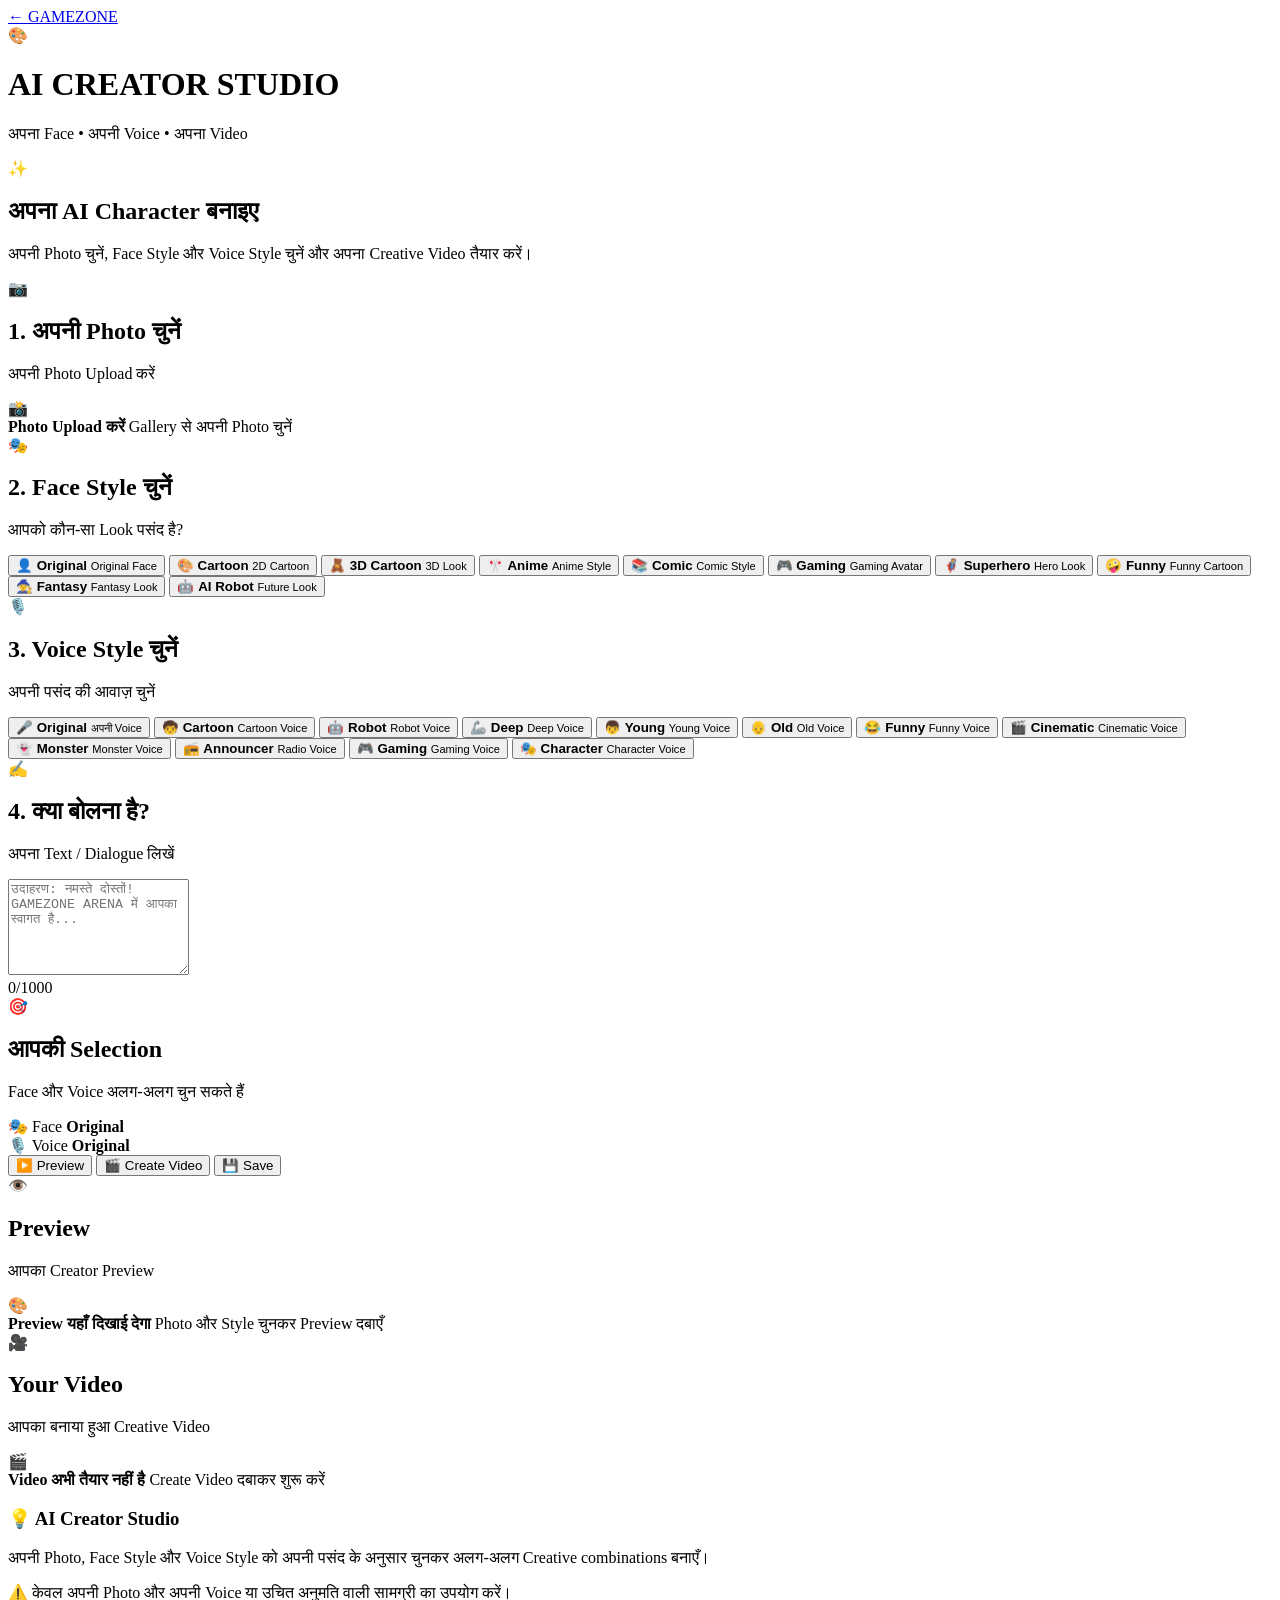
==== ai-studio/index.html @ e65db251 "Create index.html" ====
<!DOCTYPE html>
<html lang="hi">
<head>
  <meta charset="UTF-8">
  <meta name="viewport" content="width=device-width, initial-scale=1.0">

  <title>AI Creator Studio — GAMEZONE ARENA</title>

  <meta
    name="description"
    content="GAMEZONE ARENA AI Creator Studio — अपना Face, Voice और Video style चुनें."
  >

  <meta name="theme-color" content="#070A13">

  <link rel="stylesheet" href="./style.css">
</head>

<body>

  <main class="creator-app">

    <!-- HEADER -->
    <header class="creator-header">
      <a href="../index.html" class="back-button">← GAMEZONE</a>

      <div class="brand-area">
        <div class="brand-icon">🎨</div>

        <div>
          <h1>AI CREATOR STUDIO</h1>
          <p>अपना Face • अपनी Voice • अपना Video</p>
        </div>
      </div>
    </header>


    <!-- WELCOME -->
    <section class="creator-card welcome-card">

      <div class="welcome-icon">✨</div>

      <h2>अपना AI Character बनाइए</h2>

      <p>
        अपनी Photo चुनें, Face Style और Voice Style चुनें
        और अपना Creative Video तैयार करें।
      </p>

    </section>


    <!-- PHOTO -->
    <section class="creator-card">

      <div class="section-title">
        <span>📷</span>
        <div>
          <h2>1. अपनी Photo चुनें</h2>
          <p>अपनी Photo Upload करें</p>
        </div>
      </div>

      <label for="photoInput" class="upload-box">

        <div id="photoPreview" class="photo-preview">
          <div class="upload-icon">📸</div>
          <strong>Photo Upload करें</strong>
          <span>Gallery से अपनी Photo चुनें</span>
        </div>

      </label>

      <input
        type="file"
        id="photoInput"
        accept="image/*"
        hidden
      >

    </section>


    <!-- FACE STYLE -->
    <section class="creator-card">

      <div class="section-title">
        <span>🎭</span>
        <div>
          <h2>2. Face Style चुनें</h2>
          <p>आपको कौन-सा Look पसंद है?</p>
        </div>
      </div>

      <div class="style-grid" id="faceStyles">

        <button class="style-option active" data-face="original">
          <span class="style-emoji">👤</span>
          <strong>Original</strong>
          <small>Original Face</small>
        </button>

        <button class="style-option" data-face="cartoon">
          <span class="style-emoji">🎨</span>
          <strong>Cartoon</strong>
          <small>2D Cartoon</small>
        </button>

        <button class="style-option" data-face="3d">
          <span class="style-emoji">🧸</span>
          <strong>3D Cartoon</strong>
          <small>3D Look</small>
        </button>

        <button class="style-option" data-face="anime">
          <span class="style-emoji">🎌</span>
          <strong>Anime</strong>
          <small>Anime Style</small>
        </button>

        <button class="style-option" data-face="comic">
          <span class="style-emoji">📚</span>
          <strong>Comic</strong>
          <small>Comic Style</small>
        </button>

        <button class="style-option" data-face="gaming">
          <span class="style-emoji">🎮</span>
          <strong>Gaming</strong>
          <small>Gaming Avatar</small>
        </button>

        <button class="style-option" data-face="superhero">
          <span class="style-emoji">🦸</span>
          <strong>Superhero</strong>
          <small>Hero Look</small>
        </button>

        <button class="style-option" data-face="funny">
          <span class="style-emoji">🤪</span>
          <strong>Funny</strong>
          <small>Funny Cartoon</small>
        </button>

        <button class="style-option" data-face="fantasy">
          <span class="style-emoji">🧙</span>
          <strong>Fantasy</strong>
          <small>Fantasy Look</small>
        </button>

        <button class="style-option" data-face="robot">
          <span class="style-emoji">🤖</span>
          <strong>AI Robot</strong>
          <small>Future Look</small>
        </button>

      </div>

    </section>


    <!-- VOICE STYLE -->
    <section class="creator-card">

      <div class="section-title">
        <span>🎙️</span>
        <div>
          <h2>3. Voice Style चुनें</h2>
          <p>अपनी पसंद की आवाज़ चुनें</p>
        </div>
      </div>

      <div class="style-grid" id="voiceStyles">

        <button class="style-option active" data-voice="original">
          <span class="style-emoji">🎤</span>
          <strong>Original</strong>
          <small>अपनी Voice</small>
        </button>

        <button class="style-option" data-voice="cartoon">
          <span class="style-emoji">🧒</span>
          <strong>Cartoon</strong>
          <small>Cartoon Voice</small>
        </button>

        <button class="style-option" data-voice="robot">
          <span class="style-emoji">🤖</span>
          <strong>Robot</strong>
          <small>Robot Voice</small>
        </button>

        <button class="style-option" data-voice="deep">
          <span class="style-emoji">🦾</span>
          <strong>Deep</strong>
          <small>Deep Voice</small>
        </button>

        <button class="style-option" data-voice="young">
          <span class="style-emoji">👦</span>
          <strong>Young</strong>
          <small>Young Voice</small>
        </button>

        <button class="style-option" data-voice="old">
          <span class="style-emoji">👴</span>
          <strong>Old</strong>
          <small>Old Voice</small>
        </button>

        <button class="style-option" data-voice="funny">
          <span class="style-emoji">😂</span>
          <strong>Funny</strong>
          <small>Funny Voice</small>
        </button>

        <button class="style-option" data-voice="cinematic">
          <span class="style-emoji">🎬</span>
          <strong>Cinematic</strong>
          <small>Cinematic Voice</small>
        </button>

        <button class="style-option" data-voice="monster">
          <span class="style-emoji">👻</span>
          <strong>Monster</strong>
          <small>Monster Voice</small>
        </button>

        <button class="style-option" data-voice="radio">
          <span class="style-emoji">📻</span>
          <strong>Announcer</strong>
          <small>Radio Voice</small>
        </button>

        <button class="style-option" data-voice="gaming">
          <span class="style-emoji">🎮</span>
          <strong>Gaming</strong>
          <small>Gaming Voice</small>
        </button>

        <button class="style-option" data-voice="character">
          <span class="style-emoji">🎭</span>
          <strong>Character</strong>
          <small>Character Voice</small>
        </button>

      </div>

    </section>


    <!-- SCRIPT -->
    <section class="creator-card">

      <div class="section-title">
        <span>✍️</span>
        <div>
          <h2>4. क्या बोलना है?</h2>
          <p>अपना Text / Dialogue लिखें</p>
        </div>
      </div>

      <textarea
        id="scriptText"
        class="script-input"
        rows="6"
        maxlength="1000"
        placeholder="उदाहरण: नमस्ते दोस्तों! GAMEZONE ARENA में आपका स्वागत है..."
      ></textarea>

      <div class="character-count">
        <span id="characterCount">0</span>/1000
      </div>

    </section>


    <!-- SELECTED STYLE -->
    <section class="creator-card selected-card">

      <div class="section-title">
        <span>🎯</span>
        <div>
          <h2>आपकी Selection</h2>
          <p>Face और Voice अलग-अलग चुन सकते हैं</p>
        </div>
      </div>

      <div class="selection-row">

        <div class="selection-item">
          <span>🎭 Face</span>
          <strong id="selectedFace">Original</strong>
        </div>

        <div class="selection-item">
          <span>🎙️ Voice</span>
          <strong id="selectedVoice">Original</strong>
        </div>

      </div>

    </section>


    <!-- CREATOR ACTIONS -->
    <section class="creator-card action-card">

      <button id="previewBtn" class="primary-button">
        ▶️ Preview
      </button>

      <button id="createVideoBtn" class="secondary-button">
        🎬 Create Video
      </button>

      <button id="saveBtn" class="secondary-button">
        💾 Save
      </button>

    </section>


    <!-- PREVIEW -->
    <section id="previewSection" class="creator-card preview-card">

      <div class="section-title">
        <span>👁️</span>
        <div>
          <h2>Preview</h2>
          <p>आपका Creator Preview</p>
        </div>
      </div>

      <div id="creatorPreview" class="creator-preview">

        <div class="preview-placeholder">
          <div>🎨</div>
          <strong>Preview यहाँ दिखाई देगा</strong>
          <span>Photo और Style चुनकर Preview दबाएँ</span>
        </div>

      </div>

    </section>


    <!-- VIDEO RESULT -->
    <section id="videoSection" class="creator-card video-card">

      <div class="section-title">
        <span>🎥</span>
        <div>
          <h2>Your Video</h2>
          <p>आपका बनाया हुआ Creative Video</p>
        </div>
      </div>

      <div id="videoResult" class="video-result">

        <div class="preview-placeholder">
          <div>🎬</div>
          <strong>Video अभी तैयार नहीं है</strong>
          <span>Create Video दबाकर शुरू करें</span>
        </div>

      </div>

    </section>


    <!-- INFO -->
    <section class="creator-info">

      <h3>💡 AI Creator Studio</h3>

      <p>
        अपनी Photo, Face Style और Voice Style को अपनी पसंद के
        अनुसार चुनकर अलग-अलग Creative combinations बनाएँ।
      </p>

      <p class="small-note">
        ⚠️ केवल अपनी Photo और अपनी Voice या उचित अनुमति वाली
        सामग्री का उपयोग करें।
      </p>

    </section>

  </main>


  <script src="./script.js"></script>

</body>
</html>
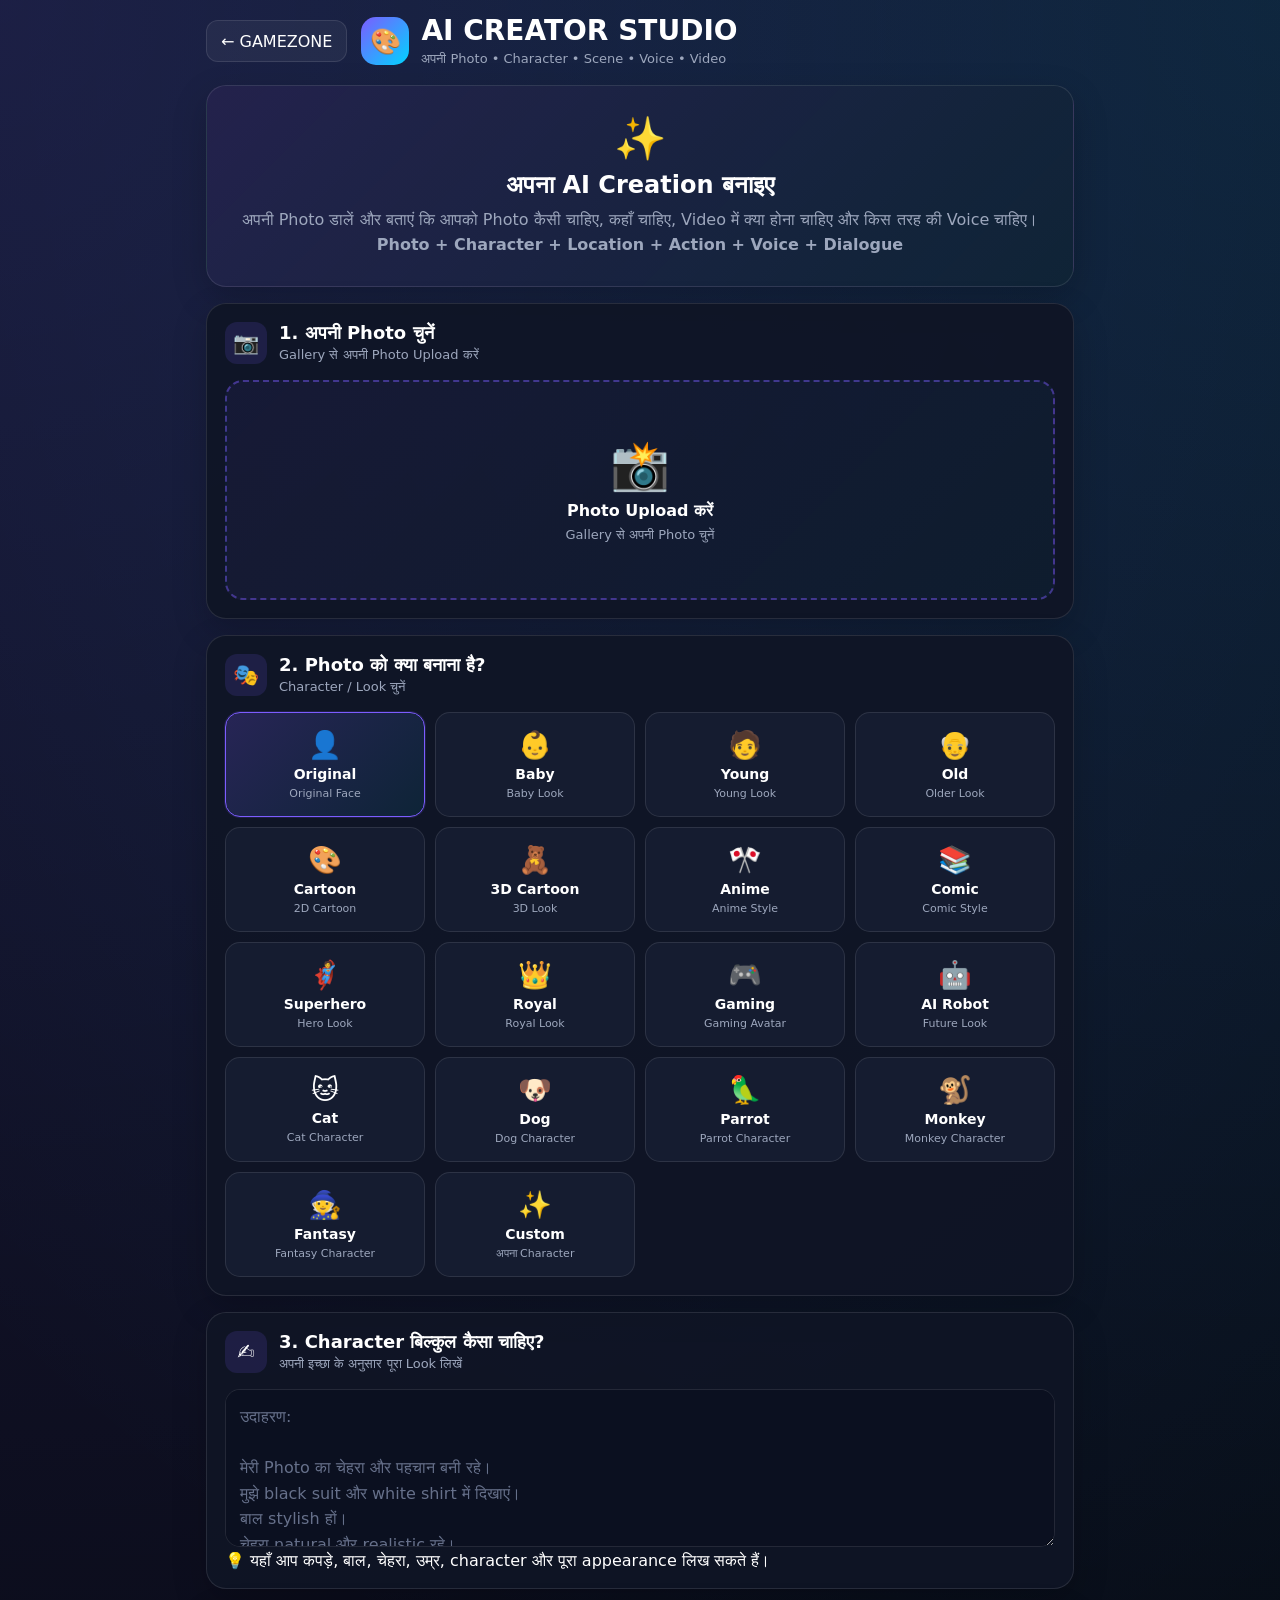
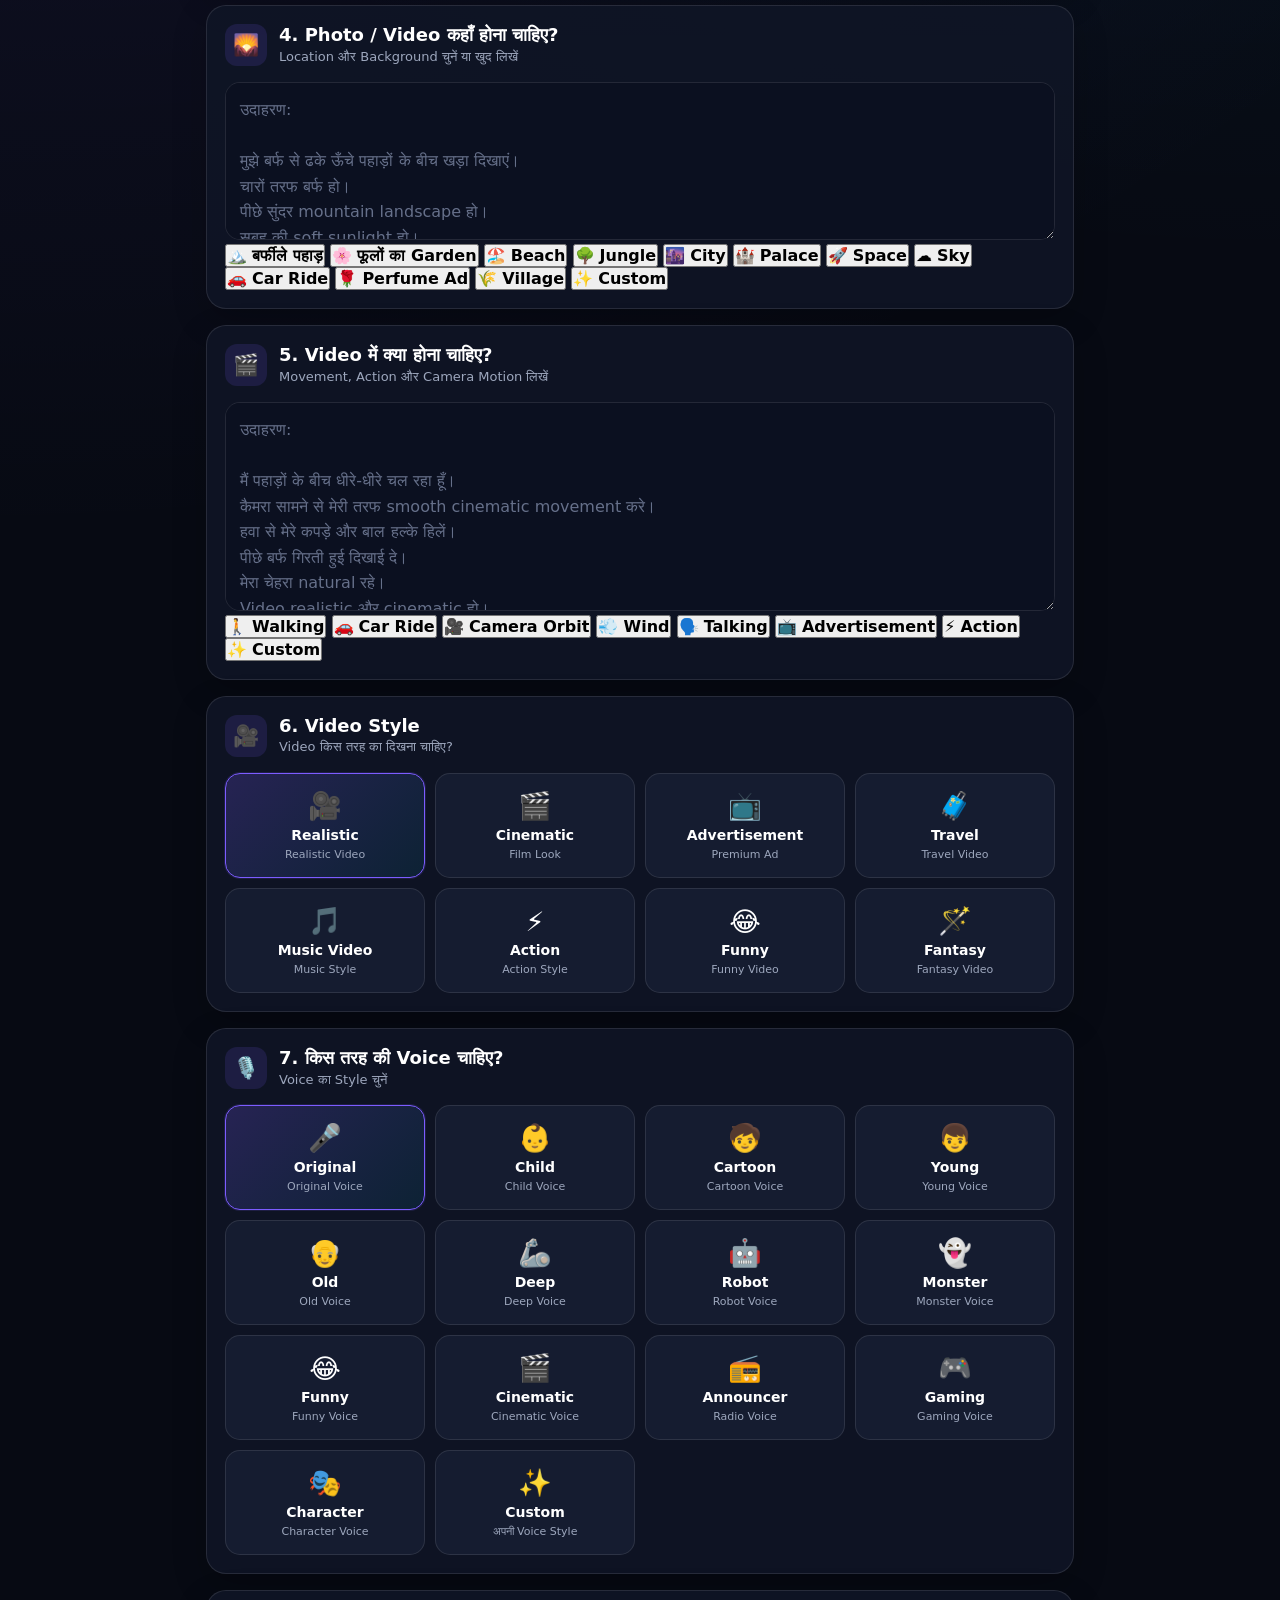
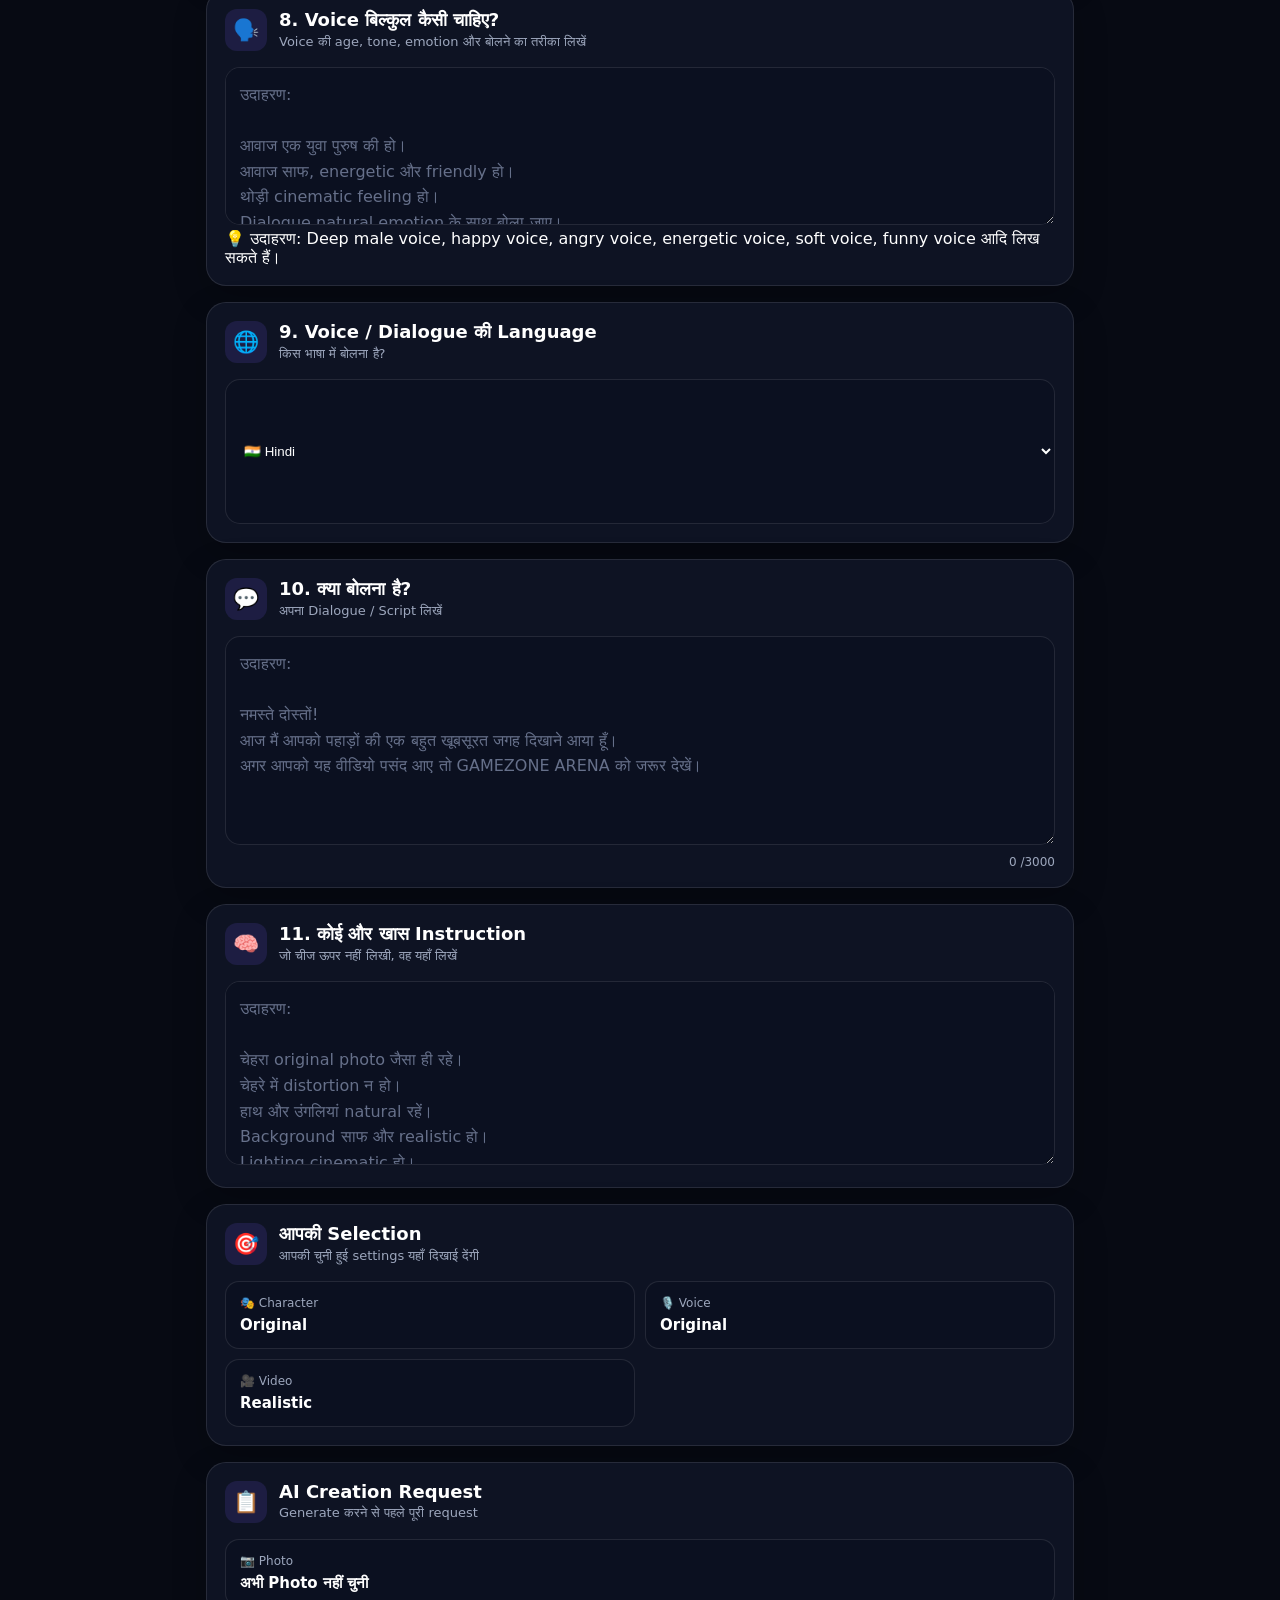
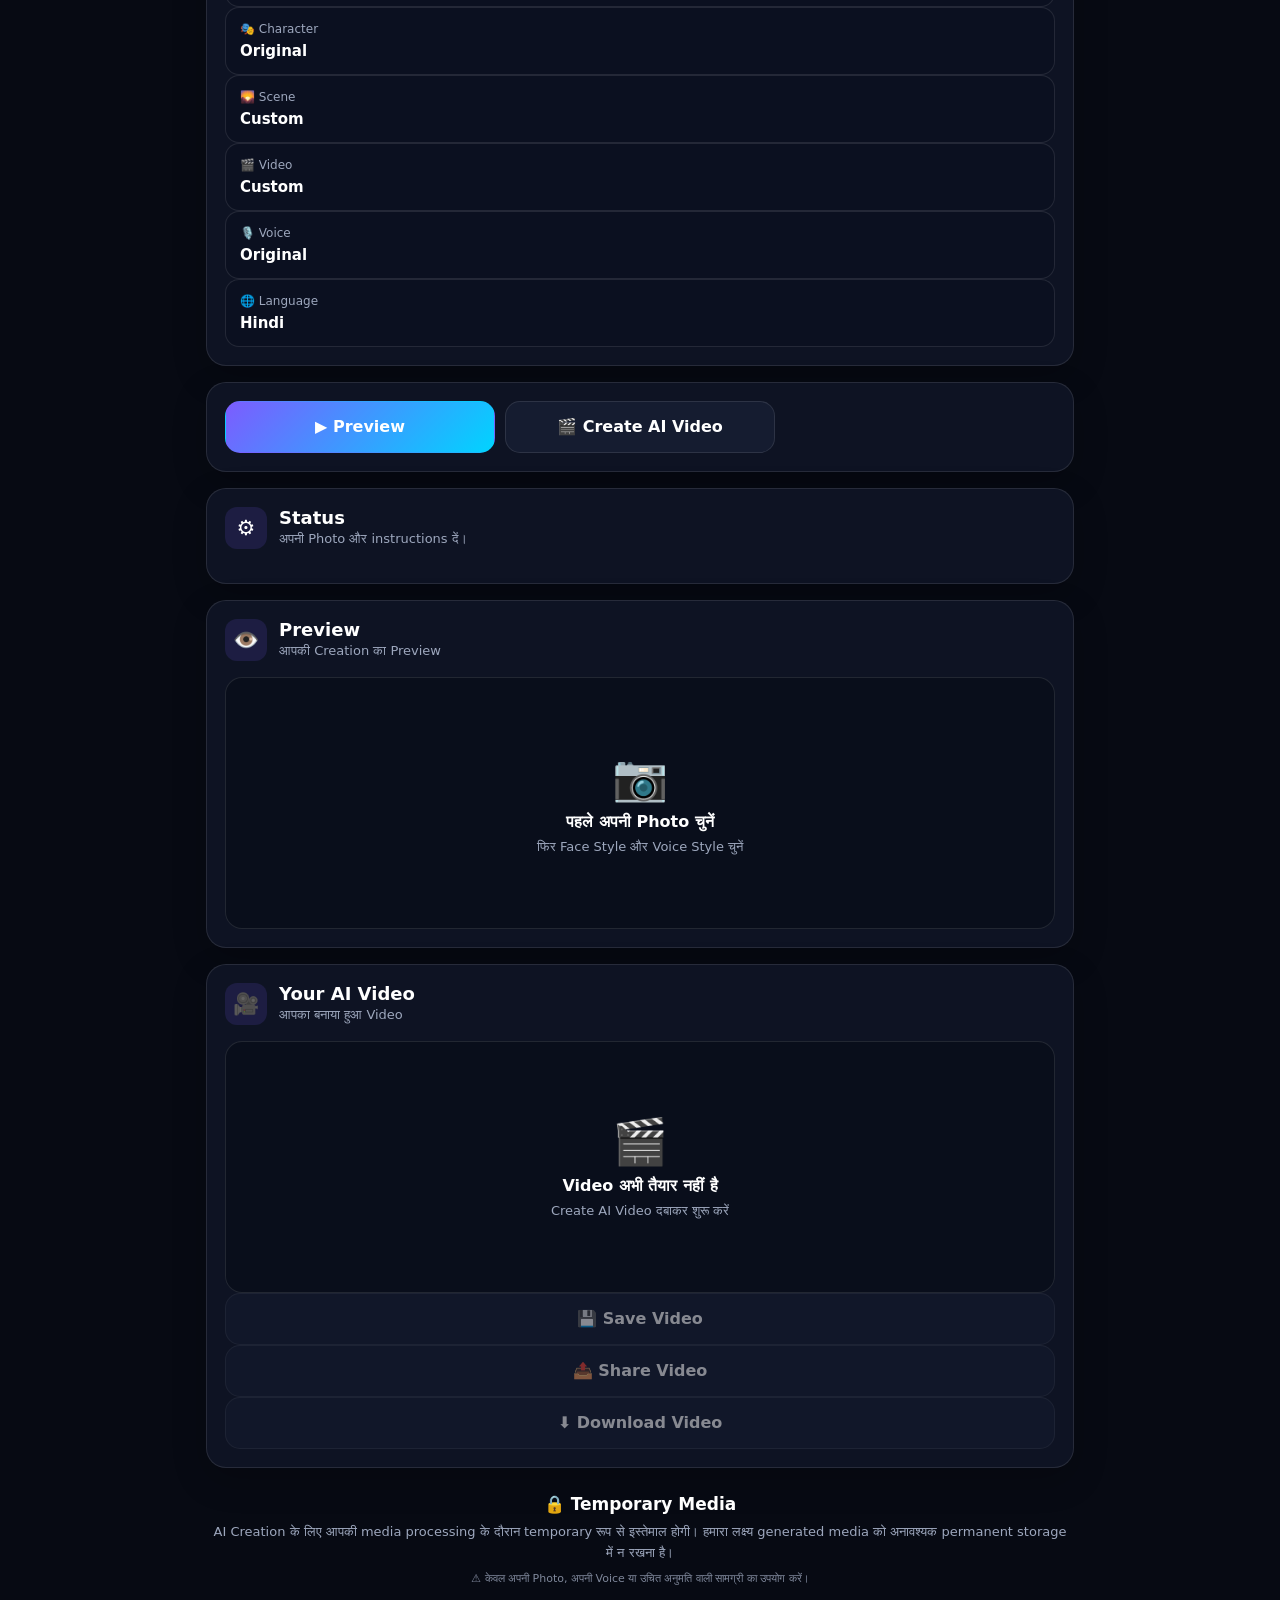
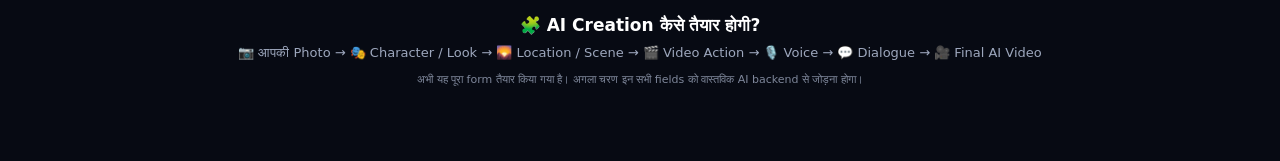
==== commit a150ef8a: "Update index.html" ====
--- a/ai-studio/index.html
+++ b/ai-studio/index.html
@@ -8,7 +8,7 @@
 
   <meta
     name="description"
-    content="GAMEZONE ARENA AI Creator Studio — अपना Face, Voice और Video style चुनें."
+    content="GAMEZONE ARENA AI Creator Studio — अपनी Photo, Character, Scene, Voice और Video को अपनी पसंद के अनुसार बनाएं."
   >
 
   <meta name="theme-color" content="#070A13">
@@ -20,56 +20,111 @@
 
   <main class="creator-app">
 
-    <!-- HEADER -->
+    <!-- =====================================================
+         HEADER
+    ====================================================== -->
+
     <header class="creator-header">
-      <a href="../index.html" class="back-button">← GAMEZONE</a>
+
+      <a href="../index.html" class="back-button">
+        ← GAMEZONE
+      </a>
 
       <div class="brand-area">
-        <div class="brand-icon">🎨</div>
+
+        <div class="brand-icon">
+          🎨
+        </div>
 
         <div>
           <h1>AI CREATOR STUDIO</h1>
-          <p>अपना Face • अपनी Voice • अपना Video</p>
-        </div>
-      </div>
+
+          <p>
+            अपनी Photo • Character • Scene • Voice • Video
+          </p>
+        </div>
+
+      </div>
+
     </header>
 
 
-    <!-- WELCOME -->
+    <!-- =====================================================
+         WELCOME
+    ====================================================== -->
+
     <section class="creator-card welcome-card">
 
-      <div class="welcome-icon">✨</div>
-
-      <h2>अपना AI Character बनाइए</h2>
+      <div class="welcome-icon">
+        ✨
+      </div>
+
+      <h2>
+        अपना AI Creation बनाइए
+      </h2>
 
       <p>
-        अपनी Photo चुनें, Face Style और Voice Style चुनें
-        और अपना Creative Video तैयार करें।
+        अपनी Photo डालें और बताएं कि आपको Photo कैसी चाहिए,
+        कहाँ चाहिए, Video में क्या होना चाहिए और किस तरह की
+        Voice चाहिए।
       </p>
 
+      <p>
+        <strong>
+          Photo + Character + Location + Action + Voice + Dialogue
+        </strong>
+      </p>
+
     </section>
 
 
-    <!-- PHOTO -->
+    <!-- =====================================================
+         1. PHOTO
+    ====================================================== -->
+
     <section class="creator-card">
 
       <div class="section-title">
+
         <span>📷</span>
+
         <div>
           <h2>1. अपनी Photo चुनें</h2>
-          <p>अपनी Photo Upload करें</p>
-        </div>
-      </div>
-
-      <label for="photoInput" class="upload-box">
-
-        <div id="photoPreview" class="photo-preview">
-          <div class="upload-icon">📸</div>
-          <strong>Photo Upload करें</strong>
-          <span>Gallery से अपनी Photo चुनें</span>
+
+          <p>
+            Gallery से अपनी Photo Upload करें
+          </p>
+        </div>
+
+      </div>
+
+
+      <label
+        for="photoInput"
+        class="upload-box"
+      >
+
+        <div
+          id="photoPreview"
+          class="photo-preview"
+        >
+
+          <div class="upload-icon">
+            📸
+          </div>
+
+          <strong>
+            Photo Upload करें
+          </strong>
+
+          <span>
+            Gallery से अपनी Photo चुनें
+          </span>
+
         </div>
 
       </label>
+
 
       <input
         type="file"
@@ -81,77 +136,373 @@
     </section>
 
 
-    <!-- FACE STYLE -->
+    <!-- =====================================================
+         2. CHARACTER / PHOTO STYLE
+    ====================================================== -->
+
     <section class="creator-card">
 
       <div class="section-title">
+
         <span>🎭</span>
+
         <div>
-          <h2>2. Face Style चुनें</h2>
-          <p>आपको कौन-सा Look पसंद है?</p>
-        </div>
-      </div>
-
-      <div class="style-grid" id="faceStyles">
-
-        <button class="style-option active" data-face="original">
-          <span class="style-emoji">👤</span>
-          <strong>Original</strong>
-          <small>Original Face</small>
-        </button>
-
-        <button class="style-option" data-face="cartoon">
-          <span class="style-emoji">🎨</span>
-          <strong>Cartoon</strong>
-          <small>2D Cartoon</small>
-        </button>
-
-        <button class="style-option" data-face="3d">
-          <span class="style-emoji">🧸</span>
-          <strong>3D Cartoon</strong>
-          <small>3D Look</small>
-        </button>
-
-        <button class="style-option" data-face="anime">
-          <span class="style-emoji">🎌</span>
-          <strong>Anime</strong>
-          <small>Anime Style</small>
-        </button>
-
-        <button class="style-option" data-face="comic">
-          <span class="style-emoji">📚</span>
-          <strong>Comic</strong>
-          <small>Comic Style</small>
-        </button>
-
-        <button class="style-option" data-face="gaming">
-          <span class="style-emoji">🎮</span>
-          <strong>Gaming</strong>
-          <small>Gaming Avatar</small>
-        </button>
-
-        <button class="style-option" data-face="superhero">
-          <span class="style-emoji">🦸</span>
-          <strong>Superhero</strong>
-          <small>Hero Look</small>
-        </button>
-
-        <button class="style-option" data-face="funny">
-          <span class="style-emoji">🤪</span>
-          <strong>Funny</strong>
-          <small>Funny Cartoon</small>
-        </button>
-
-        <button class="style-option" data-face="fantasy">
-          <span class="style-emoji">🧙</span>
-          <strong>Fantasy</strong>
-          <small>Fantasy Look</small>
-        </button>
-
-        <button class="style-option" data-face="robot">
-          <span class="style-emoji">🤖</span>
-          <strong>AI Robot</strong>
-          <small>Future Look</small>
+          <h2>
+            2. Photo को क्या बनाना है?
+          </h2>
+
+          <p>
+            Character / Look चुनें
+          </p>
+        </div>
+
+      </div>
+
+
+      <div
+        class="style-grid"
+        id="faceStyles"
+      >
+
+        <button
+          type="button"
+          class="style-option active"
+          data-face="original"
+        >
+          <span class="style-emoji">
+            👤
+          </span>
+
+          <strong>
+            Original
+          </strong>
+
+          <small>
+            Original Face
+          </small>
+        </button>
+
+
+        <button
+          type="button"
+          class="style-option"
+          data-face="baby"
+        >
+          <span class="style-emoji">
+            👶
+          </span>
+
+          <strong>
+            Baby
+          </strong>
+
+          <small>
+            Baby Look
+          </small>
+        </button>
+
+
+        <button
+          type="button"
+          class="style-option"
+          data-face="young"
+        >
+          <span class="style-emoji">
+            🧑
+          </span>
+
+          <strong>
+            Young
+          </strong>
+
+          <small>
+            Young Look
+          </small>
+        </button>
+
+
+        <button
+          type="button"
+          class="style-option"
+          data-face="old"
+        >
+          <span class="style-emoji">
+            👴
+          </span>
+
+          <strong>
+            Old
+          </strong>
+
+          <small>
+            Older Look
+          </small>
+        </button>
+
+
+        <button
+          type="button"
+          class="style-option"
+          data-face="cartoon"
+        >
+          <span class="style-emoji">
+            🎨
+          </span>
+
+          <strong>
+            Cartoon
+          </strong>
+
+          <small>
+            2D Cartoon
+          </small>
+        </button>
+
+
+        <button
+          type="button"
+          class="style-option"
+          data-face="3d"
+        >
+          <span class="style-emoji">
+            🧸
+          </span>
+
+          <strong>
+            3D Cartoon
+          </strong>
+
+          <small>
+            3D Look
+          </small>
+        </button>
+
+
+        <button
+          type="button"
+          class="style-option"
+          data-face="anime"
+        >
+          <span class="style-emoji">
+            🎌
+          </span>
+
+          <strong>
+            Anime
+          </strong>
+
+          <small>
+            Anime Style
+          </small>
+        </button>
+
+
+        <button
+          type="button"
+          class="style-option"
+          data-face="comic"
+        >
+          <span class="style-emoji">
+            📚
+          </span>
+
+          <strong>
+            Comic
+          </strong>
+
+          <small>
+            Comic Style
+          </small>
+        </button>
+
+
+        <button
+          type="button"
+          class="style-option"
+          data-face="superhero"
+        >
+          <span class="style-emoji">
+            🦸
+          </span>
+
+          <strong>
+            Superhero
+          </strong>
+
+          <small>
+            Hero Look
+          </small>
+        </button>
+
+
+        <button
+          type="button"
+          class="style-option"
+          data-face="royal"
+        >
+          <span class="style-emoji">
+            👑
+          </span>
+
+          <strong>
+            Royal
+          </strong>
+
+          <small>
+            Royal Look
+          </small>
+        </button>
+
+
+        <button
+          type="button"
+          class="style-option"
+          data-face="gaming"
+        >
+          <span class="style-emoji">
+            🎮
+          </span>
+
+          <strong>
+            Gaming
+          </strong>
+
+          <small>
+            Gaming Avatar
+          </small>
+        </button>
+
+
+        <button
+          type="button"
+          class="style-option"
+          data-face="robot"
+        >
+          <span class="style-emoji">
+            🤖
+          </span>
+
+          <strong>
+            AI Robot
+          </strong>
+
+          <small>
+            Future Look
+          </small>
+        </button>
+
+
+        <button
+          type="button"
+          class="style-option"
+          data-face="cat"
+        >
+          <span class="style-emoji">
+            🐱
+          </span>
+
+          <strong>
+            Cat
+          </strong>
+
+          <small>
+            Cat Character
+          </small>
+        </button>
+
+
+        <button
+          type="button"
+          class="style-option"
+          data-face="dog"
+        >
+          <span class="style-emoji">
+            🐶
+          </span>
+
+          <strong>
+            Dog
+          </strong>
+
+          <small>
+            Dog Character
+          </small>
+        </button>
+
+
+        <button
+          type="button"
+          class="style-option"
+          data-face="parrot"
+        >
+          <span class="style-emoji">
+            🦜
+          </span>
+
+          <strong>
+            Parrot
+          </strong>
+
+          <small>
+            Parrot Character
+          </small>
+        </button>
+
+
+        <button
+          type="button"
+          class="style-option"
+          data-face="monkey"
+        >
+          <span class="style-emoji">
+            🐒
+          </span>
+
+          <strong>
+            Monkey
+          </strong>
+
+          <small>
+            Monkey Character
+          </small>
+        </button>
+
+
+        <button
+          type="button"
+          class="style-option"
+          data-face="fantasy"
+        >
+          <span class="style-emoji">
+            🧙
+          </span>
+
+          <strong>
+            Fantasy
+          </strong>
+
+          <small>
+            Fantasy Character
+          </small>
+        </button>
+
+
+        <button
+          type="button"
+          class="style-option"
+          data-face="custom"
+        >
+          <span class="style-emoji">
+            ✨
+          </span>
+
+          <strong>
+            Custom
+          </strong>
+
+          <small>
+            अपना Character
+          </small>
         </button>
 
       </div>
@@ -159,89 +510,858 @@
     </section>
 
 
-    <!-- VOICE STYLE -->
+    <!-- =====================================================
+         3. EXACT CHARACTER INSTRUCTION
+    ====================================================== -->
+
     <section class="creator-card">
 
       <div class="section-title">
+
+        <span>✍️</span>
+
+        <div>
+          <h2>
+            3. Character बिल्कुल कैसा चाहिए?
+          </h2>
+
+          <p>
+            अपनी इच्छा के अनुसार पूरा Look लिखें
+          </p>
+        </div>
+
+      </div>
+
+
+      <textarea
+        id="characterPrompt"
+        class="script-input"
+        rows="5"
+        maxlength="1500"
+        placeholder="उदाहरण:
+
+मेरी Photo का चेहरा और पहचान बनी रहे।
+मुझे black suit और white shirt में दिखाएं।
+बाल stylish हों।
+चेहरा natural और realistic रहे।
+पूरा Look premium और cinematic हो।"
+      ></textarea>
+
+
+      <div class="character-help">
+
+        💡 यहाँ आप कपड़े, बाल, चेहरा, उम्र,
+        character और पूरा appearance लिख सकते हैं।
+
+      </div>
+
+    </section>
+
+
+    <!-- =====================================================
+         4. LOCATION / BACKGROUND / SCENE
+    ====================================================== -->
+
+    <section class="creator-card">
+
+      <div class="section-title">
+
+        <span>🌄</span>
+
+        <div>
+          <h2>
+            4. Photo / Video कहाँ होना चाहिए?
+          </h2>
+
+          <p>
+            Location और Background चुनें या खुद लिखें
+          </p>
+        </div>
+
+      </div>
+
+
+      <textarea
+        id="scenePrompt"
+        class="script-input"
+        rows="5"
+        maxlength="2000"
+        placeholder="उदाहरण:
+
+मुझे बर्फ से ढके ऊँचे पहाड़ों के बीच खड़ा दिखाएं।
+चारों तरफ बर्फ हो।
+पीछे सुंदर mountain landscape हो।
+सुबह की soft sunlight हो।
+पूरा scene realistic और cinematic हो।"
+      ></textarea>
+
+
+      <div class="scene-grid">
+
+        <button
+          type="button"
+          class="scene-option"
+          data-scene="बर्फ से ढके ऊँचे पहाड़ों के बीच सुंदर cinematic location, चारों तरफ snow और पीछे mountain landscape"
+        >
+          🏔️
+          <strong>
+            बर्फीले पहाड़
+          </strong>
+        </button>
+
+
+        <button
+          type="button"
+          class="scene-option"
+          data-scene="रंग-बिरंगे फूलों से भरे सुंदर garden में cinematic scene"
+        >
+          🌸
+          <strong>
+            फूलों का Garden
+          </strong>
+        </button>
+
+
+        <button
+          type="button"
+          class="scene-option"
+          data-scene="सुंदर समुद्र के किनारे beach पर sunset का cinematic scene"
+        >
+          🏖️
+          <strong>
+            Beach
+          </strong>
+        </button>
+
+
+        <button
+          type="button"
+          class="scene-option"
+          data-scene="हरे-भरे जंगल के बीच natural cinematic environment"
+        >
+          🌳
+          <strong>
+            Jungle
+          </strong>
+        </button>
+
+
+        <button
+          type="button"
+          class="scene-option"
+          data-scene="आधुनिक बड़े शहर की चमकदार सड़क पर cinematic night scene"
+        >
+          🌆
+          <strong>
+            City
+          </strong>
+        </button>
+
+
+        <button
+          type="button"
+          class="scene-option"
+          data-scene="शानदार royal palace के अंदर premium cinematic environment"
+        >
+          🏰
+          <strong>
+            Palace
+          </strong>
+        </button>
+
+
+        <button
+          type="button"
+          class="scene-option"
+          data-scene="अंतरिक्ष में पृथ्वी के पास futuristic cinematic environment"
+        >
+          🚀
+          <strong>
+            Space
+          </strong>
+        </button>
+
+
+        <button
+          type="button"
+          class="scene-option"
+          data-scene="आसमान में बादलों के बीच cinematic flying environment"
+        >
+          ☁️
+          <strong>
+            Sky
+          </strong>
+        </button>
+
+
+        <button
+          type="button"
+          class="scene-option"
+          data-scene="luxury car के साथ सुंदर पहाड़ी सड़क पर cinematic travel scene"
+        >
+          🚗
+          <strong>
+            Car Ride
+          </strong>
+        </button>
+
+
+        <button
+          type="button"
+          class="scene-option"
+          data-scene="luxury perfume advertisement जैसा premium studio environment, elegant lighting और luxury product setup"
+        >
+          🌹
+          <strong>
+            Perfume Ad
+          </strong>
+        </button>
+
+
+        <button
+          type="button"
+          class="scene-option"
+          data-scene="सुंदर भारतीय गांव, खेत और प्राकृतिक वातावरण के बीच cinematic scene"
+        >
+          🌾
+          <strong>
+            Village
+          </strong>
+        </button>
+
+
+        <button
+          type="button"
+          class="scene-option"
+          data-scene="मेरे custom instructions के अनुसार location और background"
+        >
+          ✨
+          <strong>
+            Custom
+          </strong>
+        </button>
+
+      </div>
+
+    </section>
+
+
+    <!-- =====================================================
+         5. VIDEO ACTION
+    ====================================================== -->
+
+    <section class="creator-card">
+
+      <div class="section-title">
+
+        <span>🎬</span>
+
+        <div>
+          <h2>
+            5. Video में क्या होना चाहिए?
+          </h2>
+
+          <p>
+            Movement, Action और Camera Motion लिखें
+          </p>
+        </div>
+
+      </div>
+
+
+      <textarea
+        id="videoPrompt"
+        class="script-input"
+        rows="7"
+        maxlength="2500"
+        placeholder="उदाहरण:
+
+मैं पहाड़ों के बीच धीरे-धीरे चल रहा हूँ।
+कैमरा सामने से मेरी तरफ smooth cinematic movement करे।
+हवा से मेरे कपड़े और बाल हल्के हिलें।
+पीछे बर्फ गिरती हुई दिखाई दे।
+मेरा चेहरा natural रहे।
+Video realistic और cinematic हो।"
+      ></textarea>
+
+
+      <div class="scene-grid">
+
+        <button
+          type="button"
+          class="scene-option"
+          data-video-action="व्यक्ति धीरे-धीरे camera की तरफ चलता है, smooth cinematic camera movement"
+        >
+          🚶
+          <strong>
+            Walking
+          </strong>
+        </button>
+
+
+        <button
+          type="button"
+          class="scene-option"
+          data-video-action="व्यक्ति luxury car में बैठकर सुंदर सड़क पर travel करता है, cinematic tracking shot"
+        >
+          🚗
+          <strong>
+            Car Ride
+          </strong>
+        </button>
+
+
+        <button
+          type="button"
+          class="scene-option"
+          data-video-action="camera धीरे-धीरे व्यक्ति के चारों तरफ घूमता है, smooth cinematic orbit"
+        >
+          🎥
+          <strong>
+            Camera Orbit
+          </strong>
+        </button>
+
+
+        <button
+          type="button"
+          class="scene-option"
+          data-video-action="हवा में कपड़े और बाल natural तरीके से movement करते हैं, cinematic slow motion"
+        >
+          💨
+          <strong>
+            Wind
+          </strong>
+        </button>
+
+
+        <button
+          type="button"
+          class="scene-option"
+          data-video-action="व्यक्ति camera की तरफ देखकर natural तरीके से बोलता है और facial expression करता है"
+        >
+          🗣️
+          <strong>
+            Talking
+          </strong>
+        </button>
+
+
+        <button
+          type="button"
+          class="scene-option"
+          data-video-action="cinematic advertisement style product presentation, smooth camera movement और premium lighting"
+        >
+          📺
+          <strong>
+            Advertisement
+          </strong>
+        </button>
+
+
+        <button
+          type="button"
+          class="scene-option"
+          data-video-action="dynamic action movement, cinematic camera motion और energetic scene"
+        >
+          ⚡
+          <strong>
+            Action
+          </strong>
+        </button>
+
+
+        <button
+          type="button"
+          class="scene-option"
+          data-video-action="मेरे द्वारा लिखे गए custom video instructions के अनुसार movement और camera action"
+        >
+          ✨
+          <strong>
+            Custom
+          </strong>
+        </button>
+
+      </div>
+
+    </section>
+
+
+    <!-- =====================================================
+         6. VIDEO STYLE
+    ====================================================== -->
+
+    <section class="creator-card">
+
+      <div class="section-title">
+
+        <span>🎥</span>
+
+        <div>
+          <h2>
+            6. Video Style
+          </h2>
+
+          <p>
+            Video किस तरह का दिखना चाहिए?
+          </p>
+        </div>
+
+      </div>
+
+
+      <div
+        class="style-grid"
+        id="videoStyles"
+      >
+
+        <button
+          type="button"
+          class="style-option active"
+          data-video-style="realistic"
+        >
+          <span class="style-emoji">
+            🎥
+          </span>
+
+          <strong>
+            Realistic
+          </strong>
+
+          <small>
+            Realistic Video
+          </small>
+        </button>
+
+
+        <button
+          type="button"
+          class="style-option"
+          data-video-style="cinematic"
+        >
+          <span class="style-emoji">
+            🎬
+          </span>
+
+          <strong>
+            Cinematic
+          </strong>
+
+          <small>
+            Film Look
+          </small>
+        </button>
+
+
+        <button
+          type="button"
+          class="style-option"
+          data-video-style="advertisement"
+        >
+          <span class="style-emoji">
+            📺
+          </span>
+
+          <strong>
+            Advertisement
+          </strong>
+
+          <small>
+            Premium Ad
+          </small>
+        </button>
+
+
+        <button
+          type="button"
+          class="style-option"
+          data-video-style="travel"
+        >
+          <span class="style-emoji">
+            🧳
+          </span>
+
+          <strong>
+            Travel
+          </strong>
+
+          <small>
+            Travel Video
+          </small>
+        </button>
+
+
+        <button
+          type="button"
+          class="style-option"
+          data-video-style="music"
+        >
+          <span class="style-emoji">
+            🎵
+          </span>
+
+          <strong>
+            Music Video
+          </strong>
+
+          <small>
+            Music Style
+          </small>
+        </button>
+
+
+        <button
+          type="button"
+          class="style-option"
+          data-video-style="action"
+        >
+          <span class="style-emoji">
+            ⚡
+          </span>
+
+          <strong>
+            Action
+          </strong>
+
+          <small>
+            Action Style
+          </small>
+        </button>
+
+
+        <button
+          type="button"
+          class="style-option"
+          data-video-style="funny"
+        >
+          <span class="style-emoji">
+            😂
+          </span>
+
+          <strong>
+            Funny
+          </strong>
+
+          <small>
+            Funny Video
+          </small>
+        </button>
+
+
+        <button
+          type="button"
+          class="style-option"
+          data-video-style="fantasy"
+        >
+          <span class="style-emoji">
+            🪄
+          </span>
+
+          <strong>
+            Fantasy
+          </strong>
+
+          <small>
+            Fantasy Video
+          </small>
+        </button>
+
+      </div>
+
+    </section>
+
+
+    <!-- =====================================================
+         7. VOICE STYLE
+    ====================================================== -->
+
+    <section class="creator-card">
+
+      <div class="section-title">
+
         <span>🎙️</span>
+
         <div>
-          <h2>3. Voice Style चुनें</h2>
-          <p>अपनी पसंद की आवाज़ चुनें</p>
-        </div>
-      </div>
-
-      <div class="style-grid" id="voiceStyles">
-
-        <button class="style-option active" data-voice="original">
-          <span class="style-emoji">🎤</span>
-          <strong>Original</strong>
-          <small>अपनी Voice</small>
-        </button>
-
-        <button class="style-option" data-voice="cartoon">
-          <span class="style-emoji">🧒</span>
-          <strong>Cartoon</strong>
-          <small>Cartoon Voice</small>
-        </button>
-
-        <button class="style-option" data-voice="robot">
-          <span class="style-emoji">🤖</span>
-          <strong>Robot</strong>
-          <small>Robot Voice</small>
-        </button>
-
-        <button class="style-option" data-voice="deep">
-          <span class="style-emoji">🦾</span>
-          <strong>Deep</strong>
-          <small>Deep Voice</small>
-        </button>
-
-        <button class="style-option" data-voice="young">
-          <span class="style-emoji">👦</span>
-          <strong>Young</strong>
-          <small>Young Voice</small>
-        </button>
-
-        <button class="style-option" data-voice="old">
-          <span class="style-emoji">👴</span>
-          <strong>Old</strong>
-          <small>Old Voice</small>
-        </button>
-
-        <button class="style-option" data-voice="funny">
-          <span class="style-emoji">😂</span>
-          <strong>Funny</strong>
-          <small>Funny Voice</small>
-        </button>
-
-        <button class="style-option" data-voice="cinematic">
-          <span class="style-emoji">🎬</span>
-          <strong>Cinematic</strong>
-          <small>Cinematic Voice</small>
-        </button>
-
-        <button class="style-option" data-voice="monster">
-          <span class="style-emoji">👻</span>
-          <strong>Monster</strong>
-          <small>Monster Voice</small>
-        </button>
-
-        <button class="style-option" data-voice="radio">
-          <span class="style-emoji">📻</span>
-          <strong>Announcer</strong>
-          <small>Radio Voice</small>
-        </button>
-
-        <button class="style-option" data-voice="gaming">
-          <span class="style-emoji">🎮</span>
-          <strong>Gaming</strong>
-          <small>Gaming Voice</small>
-        </button>
-
-        <button class="style-option" data-voice="character">
-          <span class="style-emoji">🎭</span>
-          <strong>Character</strong>
-          <small>Character Voice</small>
+          <h2>
+            7. किस तरह की Voice चाहिए?
+          </h2>
+
+          <p>
+            Voice का Style चुनें
+          </p>
+        </div>
+
+      </div>
+
+
+      <div
+        class="style-grid"
+        id="voiceStyles"
+      >
+
+        <button
+          type="button"
+          class="style-option active"
+          data-voice="original"
+        >
+          <span class="style-emoji">
+            🎤
+          </span>
+
+          <strong>
+            Original
+          </strong>
+
+          <small>
+            Original Voice
+          </small>
+        </button>
+
+
+        <button
+          type="button"
+          class="style-option"
+          data-voice="child"
+        >
+          <span class="style-emoji">
+            👶
+          </span>
+
+          <strong>
+            Child
+          </strong>
+
+          <small>
+            Child Voice
+          </small>
+        </button>
+
+
+        <button
+          type="button"
+          class="style-option"
+          data-voice="cartoon"
+        >
+          <span class="style-emoji">
+            🧒
+          </span>
+
+          <strong>
+            Cartoon
+          </strong>
+
+          <small>
+            Cartoon Voice
+          </small>
+        </button>
+
+
+        <button
+          type="button"
+          class="style-option"
+          data-voice="young"
+        >
+          <span class="style-emoji">
+            👦
+          </span>
+
+          <strong>
+            Young
+          </strong>
+
+          <small>
+            Young Voice
+          </small>
+        </button>
+
+
+        <button
+          type="button"
+          class="style-option"
+          data-voice="old"
+        >
+          <span class="style-emoji">
+            👴
+          </span>
+
+          <strong>
+            Old
+          </strong>
+
+          <small>
+            Old Voice
+          </small>
+        </button>
+
+
+        <button
+          type="button"
+          class="style-option"
+          data-voice="deep"
+        >
+          <span class="style-emoji">
+            🦾
+          </span>
+
+          <strong>
+            Deep
+          </strong>
+
+          <small>
+            Deep Voice
+          </small>
+        </button>
+
+
+        <button
+          type="button"
+          class="style-option"
+          data-voice="robot"
+        >
+          <span class="style-emoji">
+            🤖
+          </span>
+
+          <strong>
+            Robot
+          </strong>
+
+          <small>
+            Robot Voice
+          </small>
+        </button>
+
+
+        <button
+          type="button"
+          class="style-option"
+          data-voice="monster"
+        >
+          <span class="style-emoji">
+            👻
+          </span>
+
+          <strong>
+            Monster
+          </strong>
+
+          <small>
+            Monster Voice
+          </small>
+        </button>
+
+
+        <button
+          type="button"
+          class="style-option"
+          data-voice="funny"
+        >
+          <span class="style-emoji">
+            😂
+          </span>
+
+          <strong>
+            Funny
+          </strong>
+
+          <small>
+            Funny Voice
+          </small>
+        </button>
+
+
+        <button
+          type="button"
+          class="style-option"
+          data-voice="cinematic"
+        >
+          <span class="style-emoji">
+            🎬
+          </span>
+
+          <strong>
+            Cinematic
+          </strong>
+
+          <small>
+            Cinematic Voice
+          </small>
+        </button>
+
+
+        <button
+          type="button"
+          class="style-option"
+          data-voice="radio"
+        >
+          <span class="style-emoji">
+            📻
+          </span>
+
+          <strong>
+            Announcer
+          </strong>
+
+          <small>
+            Radio Voice
+          </small>
+        </button>
+
+
+        <button
+          type="button"
+          class="style-option"
+          data-voice="gaming"
+        >
+          <span class="style-emoji">
+            🎮
+          </span>
+
+          <strong>
+            Gaming
+          </strong>
+
+          <small>
+            Gaming Voice
+          </small>
+        </button>
+
+
+        <button
+          type="button"
+          class="style-option"
+          data-voice="character"
+        >
+          <span class="style-emoji">
+            🎭
+          </span>
+
+          <strong>
+            Character
+          </strong>
+
+          <small>
+            Character Voice
+          </small>
+        </button>
+
+
+        <button
+          type="button"
+          class="style-option"
+          data-voice="custom"
+        >
+          <span class="style-emoji">
+            ✨
+          </span>
+
+          <strong>
+            Custom
+          </strong>
+
+          <small>
+            अपनी Voice Style
+          </small>
         </button>
 
       </div>
@@ -249,53 +1369,276 @@
     </section>
 
 
-    <!-- SCRIPT -->
+    <!-- =====================================================
+         8. EXACT VOICE INSTRUCTION
+    ====================================================== -->
+
     <section class="creator-card">
 
       <div class="section-title">
-        <span>✍️</span>
+
+        <span>🗣️</span>
+
         <div>
-          <h2>4. क्या बोलना है?</h2>
-          <p>अपना Text / Dialogue लिखें</p>
-        </div>
-      </div>
+          <h2>
+            8. Voice बिल्कुल कैसी चाहिए?
+          </h2>
+
+          <p>
+            Voice की age, tone, emotion और बोलने का तरीका लिखें
+          </p>
+        </div>
+
+      </div>
+
+
+      <textarea
+        id="voicePrompt"
+        class="script-input"
+        rows="5"
+        maxlength="1200"
+        placeholder="उदाहरण:
+
+आवाज एक युवा पुरुष की हो।
+आवाज साफ, energetic और friendly हो।
+थोड़ी cinematic feeling हो।
+Dialogue natural emotion के साथ बोला जाए।"
+      ></textarea>
+
+
+      <div class="character-help">
+
+        💡 उदाहरण:
+        Deep male voice, happy voice, angry voice,
+        energetic voice, soft voice, funny voice आदि लिख सकते हैं।
+
+      </div>
+
+    </section>
+
+
+    <!-- =====================================================
+         9. LANGUAGE
+    ====================================================== -->
+
+    <section class="creator-card">
+
+      <div class="section-title">
+
+        <span>🌐</span>
+
+        <div>
+          <h2>
+            9. Voice / Dialogue की Language
+          </h2>
+
+          <p>
+            किस भाषा में बोलना है?
+          </p>
+        </div>
+
+      </div>
+
+
+      <select
+        id="languageSelect"
+        class="script-input"
+      >
+
+        <option value="hi-IN">
+          🇮🇳 Hindi
+        </option>
+
+        <option value="hi-en">
+          🇮🇳 Hinglish
+        </option>
+
+        <option value="en-US">
+          🇺🇸 English
+        </option>
+
+        <option value="en-GB">
+          🇬🇧 British English
+        </option>
+
+        <option value="bn-IN">
+          🇮🇳 Bengali
+        </option>
+
+        <option value="pa-IN">
+          🇮🇳 Punjabi
+        </option>
+
+        <option value="mr-IN">
+          🇮🇳 Marathi
+        </option>
+
+        <option value="gu-IN">
+          🇮🇳 Gujarati
+        </option>
+
+        <option value="custom">
+          ✨ Custom
+        </option>
+
+      </select>
+
+    </section>
+
+
+    <!-- =====================================================
+         10. DIALOGUE
+    ====================================================== -->
+
+    <section class="creator-card">
+
+      <div class="section-title">
+
+        <span>💬</span>
+
+        <div>
+          <h2>
+            10. क्या बोलना है?
+          </h2>
+
+          <p>
+            अपना Dialogue / Script लिखें
+          </p>
+        </div>
+
+      </div>
+
 
       <textarea
         id="scriptText"
         class="script-input"
+        rows="7"
+        maxlength="3000"
+        placeholder="उदाहरण:
+
+नमस्ते दोस्तों!
+आज मैं आपको पहाड़ों की एक बहुत खूबसूरत जगह दिखाने आया हूँ।
+अगर आपको यह वीडियो पसंद आए तो GAMEZONE ARENA को जरूर देखें।"
+      ></textarea>
+
+
+      <div class="character-count">
+
+        <span id="characterCount">
+          0
+        </span>
+
+        /3000
+
+      </div>
+
+    </section>
+
+
+    <!-- =====================================================
+         11. ADVANCED INSTRUCTIONS
+    ====================================================== -->
+
+    <section class="creator-card">
+
+      <div class="section-title">
+
+        <span>🧠</span>
+
+        <div>
+          <h2>
+            11. कोई और खास Instruction
+          </h2>
+
+          <p>
+            जो चीज ऊपर नहीं लिखी, वह यहाँ लिखें
+          </p>
+        </div>
+
+      </div>
+
+
+      <textarea
+        id="advancedPrompt"
+        class="script-input"
         rows="6"
-        maxlength="1000"
-        placeholder="उदाहरण: नमस्ते दोस्तों! GAMEZONE ARENA में आपका स्वागत है..."
+        maxlength="2500"
+        placeholder="उदाहरण:
+
+चेहरा original photo जैसा ही रहे।
+चेहरे में distortion न हो।
+हाथ और उंगलियां natural रहें।
+Background साफ और realistic हो।
+Lighting cinematic हो।
+Video smooth हो।
+अनावश्यक लोग दिखाई न दें।
+पूरी video premium quality में हो।"
       ></textarea>
 
-      <div class="character-count">
-        <span id="characterCount">0</span>/1000
-      </div>
-
     </section>
 
 
-    <!-- SELECTED STYLE -->
+    <!-- =====================================================
+         12. SELECTED STYLE / CURRENT SETTINGS
+    ====================================================== -->
+
     <section class="creator-card selected-card">
 
       <div class="section-title">
+
         <span>🎯</span>
+
         <div>
-          <h2>आपकी Selection</h2>
-          <p>Face और Voice अलग-अलग चुन सकते हैं</p>
-        </div>
-      </div>
+          <h2>
+            आपकी Selection
+          </h2>
+
+          <p>
+            आपकी चुनी हुई settings यहाँ दिखाई देंगी
+          </p>
+        </div>
+
+      </div>
+
 
       <div class="selection-row">
 
         <div class="selection-item">
-          <span>🎭 Face</span>
-          <strong id="selectedFace">Original</strong>
-        </div>
+
+          <span>
+            🎭 Character
+          </span>
+
+          <strong id="selectedFace">
+            Original
+          </strong>
+
+        </div>
+
 
         <div class="selection-item">
-          <span>🎙️ Voice</span>
-          <strong id="selectedVoice">Original</strong>
+
+          <span>
+            🎙️ Voice
+          </span>
+
+          <strong id="selectedVoice">
+            Original
+          </strong>
+
+        </div>
+
+
+        <div class="selection-item">
+
+          <span>
+            🎥 Video
+          </span>
+
+          <strong id="selectedVideoStyle">
+            Realistic
+          </strong>
+
         </div>
 
       </div>
@@ -303,41 +1646,220 @@
     </section>
 
 
-    <!-- CREATOR ACTIONS -->
+    <!-- =====================================================
+         13. AI CREATION SUMMARY
+    ====================================================== -->
+
+    <section
+      id="creationSummary"
+      class="creator-card selected-card"
+    >
+
+      <div class="section-title">
+
+        <span>📋</span>
+
+        <div>
+          <h2>
+            AI Creation Request
+          </h2>
+
+          <p>
+            Generate करने से पहले पूरी request
+          </p>
+        </div>
+
+      </div>
+
+
+      <div id="summaryContent">
+
+        <div class="selection-item">
+
+          <span>
+            📷 Photo
+          </span>
+
+          <strong id="summaryPhoto">
+            अभी Photo नहीं चुनी
+          </strong>
+
+        </div>
+
+
+        <div class="selection-item">
+
+          <span>
+            🎭 Character
+          </span>
+
+          <strong id="summaryCharacter">
+            Original
+          </strong>
+
+        </div>
+
+
+        <div class="selection-item">
+
+          <span>
+            🌄 Scene
+          </span>
+
+          <strong id="summaryScene">
+            Custom
+          </strong>
+
+        </div>
+
+
+        <div class="selection-item">
+
+          <span>
+            🎬 Video
+          </span>
+
+          <strong id="summaryVideo">
+            Custom
+          </strong>
+
+        </div>
+
+
+        <div class="selection-item">
+
+          <span>
+            🎙️ Voice
+          </span>
+
+          <strong id="summaryVoice">
+            Original
+          </strong>
+
+        </div>
+
+
+        <div class="selection-item">
+
+          <span>
+            🌐 Language
+          </span>
+
+          <strong id="summaryLanguage">
+            Hindi
+          </strong>
+
+        </div>
+
+      </div>
+
+    </section>
+
+
+    <!-- =====================================================
+         14. CREATOR ACTIONS
+    ====================================================== -->
+
     <section class="creator-card action-card">
 
-      <button id="previewBtn" class="primary-button">
+      <button
+        id="previewBtn"
+        type="button"
+        class="primary-button"
+      >
         ▶️ Preview
       </button>
 
-      <button id="createVideoBtn" class="secondary-button">
-        🎬 Create Video
+
+      <button
+        id="createVideoBtn"
+        type="button"
+        class="secondary-button"
+      >
+        🎬 Create AI Video
       </button>
 
-      <button id="saveBtn" class="secondary-button">
-        💾 Save
-      </button>
-
     </section>
 
 
-    <!-- PREVIEW -->
-    <section id="previewSection" class="creator-card preview-card">
+    <!-- =====================================================
+         15. STATUS
+    ====================================================== -->
+
+    <section
+      id="creatorStatus"
+      class="creator-card"
+      aria-live="polite"
+    >
 
       <div class="section-title">
+
+        <span>⚙️</span>
+
+        <div>
+
+          <h2>
+            Status
+          </h2>
+
+          <p id="statusText">
+            अपनी Photo और instructions दें।
+          </p>
+
+        </div>
+
+      </div>
+
+    </section>
+
+
+    <!-- =====================================================
+         16. PREVIEW
+    ====================================================== -->
+
+    <section
+      id="previewSection"
+      class="creator-card preview-card"
+    >
+
+      <div class="section-title">
+
         <span>👁️</span>
+
         <div>
-          <h2>Preview</h2>
-          <p>आपका Creator Preview</p>
-        </div>
-      </div>
-
-      <div id="creatorPreview" class="creator-preview">
+
+          <h2>
+            Preview
+          </h2>
+
+          <p>
+            आपकी Creation का Preview
+          </p>
+
+        </div>
+
+      </div>
+
+
+      <div
+        id="creatorPreview"
+        class="creator-preview"
+      >
 
         <div class="preview-placeholder">
-          <div>🎨</div>
-          <strong>Preview यहाँ दिखाई देगा</strong>
-          <span>Photo और Style चुनकर Preview दबाएँ</span>
+
+          <div>
+            🎨
+          </div>
+
+          <strong>
+            Preview यहाँ दिखाई देगा
+          </strong>
+
+          <span>
+            Photo और Settings चुनकर Preview दबाएँ
+          </span>
+
         </div>
 
       </div>
@@ -345,49 +1867,166 @@
     </section>
 
 
-    <!-- VIDEO RESULT -->
-    <section id="videoSection" class="creator-card video-card">
+    <!-- =====================================================
+         17. VIDEO RESULT
+    ====================================================== -->
+
+    <section
+      id="videoSection"
+      class="creator-card video-card"
+    >
 
       <div class="section-title">
+
         <span>🎥</span>
+
         <div>
-          <h2>Your Video</h2>
-          <p>आपका बनाया हुआ Creative Video</p>
-        </div>
-      </div>
-
-      <div id="videoResult" class="video-result">
+
+          <h2>
+            Your AI Video
+          </h2>
+
+          <p>
+            आपका बनाया हुआ Video
+          </p>
+
+        </div>
+
+      </div>
+
+
+      <div
+        id="videoResult"
+        class="video-result"
+      >
 
         <div class="preview-placeholder">
-          <div>🎬</div>
-          <strong>Video अभी तैयार नहीं है</strong>
-          <span>Create Video दबाकर शुरू करें</span>
-        </div>
+
+          <div>
+            🎬
+          </div>
+
+          <strong>
+            Video अभी तैयार नहीं है
+          </strong>
+
+          <span>
+            Create AI Video दबाकर शुरू करें
+          </span>
+
+        </div>
+
+      </div>
+
+
+      <!-- Future script.js will activate these -->
+
+      <div
+        id="videoActions"
+        class="video-actions"
+      >
+
+        <button
+          type="button"
+          id="saveBtn"
+          class="secondary-button"
+          disabled
+        >
+          💾 Save Video
+        </button>
+
+
+        <button
+          type="button"
+          id="shareBtn"
+          class="secondary-button"
+          disabled
+        >
+          📤 Share Video
+        </button>
+
+
+        <button
+          type="button"
+          id="downloadBtn"
+          class="secondary-button"
+          disabled
+        >
+          ⬇️ Download Video
+        </button>
 
       </div>
 
     </section>
 
 
-    <!-- INFO -->
+    <!-- =====================================================
+         18. TEMPORARY MEDIA
+    ====================================================== -->
+
     <section class="creator-info">
 
-      <h3>💡 AI Creator Studio</h3>
+      <h3>
+        🔒 Temporary Media
+      </h3>
 
       <p>
-        अपनी Photo, Face Style और Voice Style को अपनी पसंद के
-        अनुसार चुनकर अलग-अलग Creative combinations बनाएँ।
+        AI Creation के लिए आपकी media processing के दौरान
+        temporary रूप से इस्तेमाल होगी। हमारा लक्ष्य generated
+        media को अनावश्यक permanent storage में न रखना है।
       </p>
 
       <p class="small-note">
-        ⚠️ केवल अपनी Photo और अपनी Voice या उचित अनुमति वाली
+        ⚠️ केवल अपनी Photo, अपनी Voice या उचित अनुमति वाली
         सामग्री का उपयोग करें।
       </p>
 
     </section>
 
+
+    <!-- =====================================================
+         19. HOW IT WILL WORK
+         अभी केवल information — functionality बाद में script.js
+    ====================================================== -->
+
+    <section class="creator-info">
+
+      <h3>
+        🧩 AI Creation कैसे तैयार होगी?
+      </h3>
+
+      <p>
+        📷 आपकी Photo
+        →
+        🎭 Character / Look
+        →
+        🌄 Location / Scene
+        →
+        🎬 Video Action
+        →
+        🎙️ Voice
+        →
+        💬 Dialogue
+        →
+        🎥 Final AI Video
+      </p>
+
+      <p class="small-note">
+        अभी यह पूरा form तैयार किया गया है।
+        अगला चरण इन सभी fields को वास्तविक AI backend
+        से जोड़ना होगा।
+      </p>
+
+    </section>
+
   </main>
 
+
+  <!-- =====================================================
+       IMPORTANT:
+       script.js अभी वही पुराना रहेगा।
+       अभी इसमें कोई नया JavaScript नहीं जोड़ा गया है।
+  ====================================================== -->
 
   <script src="./script.js"></script>
 
--- a/ai-studio/style.css
+++ b/ai-studio/style.css
@@ -0,0 +1,504 @@
+* {
+  box-sizing: border-box;
+  margin: 0;
+  padding: 0;
+}
+
+:root {
+  --bg: #070A13;
+  --card: #101525;
+  --card-2: #151c30;
+  --border: rgba(255, 255, 255, 0.10);
+  --text: #ffffff;
+  --muted: #9da7bd;
+  --accent: #7c5cff;
+  --accent-2: #00d4ff;
+  --success: #24d17e;
+}
+
+html {
+  scroll-behavior: smooth;
+}
+
+body {
+  min-height: 100vh;
+  background:
+    radial-gradient(circle at top left, rgba(124, 92, 255, 0.18), transparent 32%),
+    radial-gradient(circle at top right, rgba(0, 212, 255, 0.12), transparent 28%),
+    var(--bg);
+  color: var(--text);
+  font-family:
+    system-ui,
+    -apple-system,
+    BlinkMacSystemFont,
+    "Segoe UI",
+    sans-serif;
+  padding-bottom: 40px;
+}
+
+button,
+textarea,
+input {
+  font: inherit;
+}
+
+button {
+  cursor: pointer;
+}
+
+.creator-app {
+  width: min(100%, 900px);
+  margin: 0 auto;
+  padding: 16px;
+}
+
+/* HEADER */
+
+.creator-header {
+  display: flex;
+  align-items: center;
+  gap: 14px;
+  margin-bottom: 18px;
+}
+
+.back-button {
+  display: inline-flex;
+  align-items: center;
+  justify-content: center;
+  min-height: 42px;
+  padding: 0 14px;
+  border: 1px solid var(--border);
+  border-radius: 12px;
+  background: rgba(255, 255, 255, 0.05);
+  color: #fff;
+  text-decoration: none;
+  white-space: nowrap;
+}
+
+.brand-area {
+  display: flex;
+  align-items: center;
+  gap: 12px;
+}
+
+.brand-icon {
+  width: 48px;
+  height: 48px;
+  display: grid;
+  place-items: center;
+  border-radius: 15px;
+  background: linear-gradient(135deg, var(--accent), var(--accent-2));
+  font-size: 25px;
+}
+
+.brand-area h1 {
+  font-size: clamp(19px, 5vw, 28px);
+  line-height: 1.1;
+}
+
+.brand-area p {
+  color: var(--muted);
+  font-size: 13px;
+  margin-top: 4px;
+}
+
+/* CARDS */
+
+.creator-card {
+  background: rgba(16, 21, 37, 0.92);
+  border: 1px solid var(--border);
+  border-radius: 20px;
+  padding: 18px;
+  margin-bottom: 16px;
+  box-shadow: 0 12px 35px rgba(0, 0, 0, 0.20);
+}
+
+.welcome-card {
+  text-align: center;
+  padding: 28px 18px;
+  background:
+    linear-gradient(
+      135deg,
+      rgba(124, 92, 255, 0.18),
+      rgba(0, 212, 255, 0.08)
+    ),
+    var(--card);
+}
+
+.welcome-icon {
+  font-size: 42px;
+  margin-bottom: 8px;
+}
+
+.welcome-card h2 {
+  font-size: 24px;
+  margin-bottom: 8px;
+}
+
+.welcome-card p {
+  color: var(--muted);
+  line-height: 1.6;
+}
+
+/* SECTION TITLE */
+
+.section-title {
+  display: flex;
+  align-items: flex-start;
+  gap: 12px;
+  margin-bottom: 16px;
+}
+
+.section-title > span {
+  width: 42px;
+  height: 42px;
+  display: grid;
+  place-items: center;
+  border-radius: 12px;
+  background: rgba(124, 92, 255, 0.14);
+  font-size: 21px;
+  flex-shrink: 0;
+}
+
+.section-title h2 {
+  font-size: 18px;
+  margin-bottom: 3px;
+}
+
+.section-title p {
+  color: var(--muted);
+  font-size: 13px;
+}
+
+/* PHOTO UPLOAD */
+
+.upload-box {
+  display: block;
+  width: 100%;
+  cursor: pointer;
+}
+
+.photo-preview {
+  min-height: 220px;
+  border: 2px dashed rgba(124, 92, 255, 0.45);
+  border-radius: 18px;
+  background:
+    linear-gradient(
+      135deg,
+      rgba(124, 92, 255, 0.07),
+      rgba(0, 212, 255, 0.04)
+    );
+  display: flex;
+  flex-direction: column;
+  align-items: center;
+  justify-content: center;
+  text-align: center;
+  gap: 7px;
+  overflow: hidden;
+}
+
+.photo-preview .upload-icon {
+  font-size: 48px;
+}
+
+.photo-preview strong {
+  font-size: 16px;
+}
+
+.photo-preview span {
+  color: var(--muted);
+  font-size: 13px;
+}
+
+.photo-preview.has-image {
+  border-style: solid;
+  min-height: 280px;
+}
+
+.photo-preview img {
+  width: 100%;
+  height: 280px;
+  object-fit: contain;
+  display: block;
+  border-radius: 14px;
+}
+
+/* STYLE GRID */
+
+.style-grid {
+  display: grid;
+  grid-template-columns: repeat(2, minmax(0, 1fr));
+  gap: 10px;
+}
+
+.style-option {
+  min-height: 105px;
+  padding: 12px 8px;
+  border: 1px solid var(--border);
+  border-radius: 15px;
+  background: var(--card-2);
+  color: #fff;
+  display: flex;
+  flex-direction: column;
+  align-items: center;
+  justify-content: center;
+  gap: 5px;
+  transition:
+    transform 0.15s ease,
+    border-color 0.15s ease,
+    background 0.15s ease;
+}
+
+.style-option:hover {
+  transform: translateY(-2px);
+}
+
+.style-option.active {
+  border-color: var(--accent);
+  background:
+    linear-gradient(
+      135deg,
+      rgba(124, 92, 255, 0.22),
+      rgba(0, 212, 255, 0.08)
+    );
+  box-shadow: 0 0 0 1px rgba(124, 92, 255, 0.15);
+}
+
+.style-emoji {
+  font-size: 27px;
+}
+
+.style-option strong {
+  font-size: 14px;
+}
+
+.style-option small {
+  color: var(--muted);
+  font-size: 11px;
+}
+
+/* SCRIPT */
+
+.script-input {
+  width: 100%;
+  min-height: 145px;
+  resize: vertical;
+  padding: 14px;
+  border: 1px solid var(--border);
+  border-radius: 15px;
+  background: #0b1020;
+  color: #fff;
+  outline: none;
+  line-height: 1.6;
+}
+
+.script-input:focus {
+  border-color: var(--accent);
+}
+
+.script-input::placeholder {
+  color: #66708a;
+}
+
+.character-count {
+  text-align: right;
+  color: var(--muted);
+  font-size: 12px;
+  margin-top: 6px;
+}
+
+/* SELECTION */
+
+.selection-row {
+  display: grid;
+  grid-template-columns: 1fr 1fr;
+  gap: 10px;
+}
+
+.selection-item {
+  padding: 14px;
+  border-radius: 14px;
+  background: #0b1020;
+  border: 1px solid var(--border);
+}
+
+.selection-item span {
+  display: block;
+  color: var(--muted);
+  font-size: 12px;
+  margin-bottom: 5px;
+}
+
+.selection-item strong {
+  font-size: 15px;
+}
+
+/* ACTIONS */
+
+.action-card {
+  display: grid;
+  gap: 10px;
+}
+
+.primary-button,
+.secondary-button {
+  width: 100%;
+  min-height: 52px;
+  border-radius: 15px;
+  font-weight: 700;
+  border: 1px solid transparent;
+  transition:
+    transform 0.15s ease,
+    opacity 0.15s ease;
+}
+
+.primary-button:hover,
+.secondary-button:hover {
+  transform: translateY(-1px);
+}
+
+.primary-button {
+  background: linear-gradient(135deg, var(--accent), var(--accent-2));
+  color: #fff;
+}
+
+.secondary-button {
+  background: #151c30;
+  border-color: var(--border);
+  color: #fff;
+}
+
+.primary-button:disabled,
+.secondary-button:disabled {
+  opacity: 0.5;
+  cursor: not-allowed;
+}
+
+/* PREVIEW */
+
+.creator-preview,
+.video-result {
+  min-height: 250px;
+  border-radius: 17px;
+  border: 1px solid var(--border);
+  background: #090e1b;
+  overflow: hidden;
+}
+
+.preview-placeholder {
+  min-height: 250px;
+  display: flex;
+  flex-direction: column;
+  align-items: center;
+  justify-content: center;
+  text-align: center;
+  gap: 8px;
+  padding: 25px;
+}
+
+.preview-placeholder > div {
+  font-size: 45px;
+}
+
+.preview-placeholder strong {
+  font-size: 16px;
+}
+
+.preview-placeholder span {
+  color: var(--muted);
+  font-size: 13px;
+}
+
+.creator-preview img {
+  width: 100%;
+  max-height: 420px;
+  object-fit: contain;
+  display: block;
+}
+
+/* VIDEO */
+
+.video-card {
+  display: block;
+}
+
+.video-result video {
+  width: 100%;
+  max-height: 500px;
+  display: block;
+  background: #000;
+}
+
+/* INFO */
+
+.creator-info {
+  padding: 10px 4px;
+  text-align: center;
+}
+
+.creator-info h3 {
+  font-size: 17px;
+  margin-bottom: 8px;
+}
+
+.creator-info p {
+  color: var(--muted);
+  font-size: 13px;
+  line-height: 1.6;
+  margin-bottom: 7px;
+}
+
+.creator-info .small-note {
+  font-size: 11px;
+  opacity: 0.8;
+}
+
+/* MOBILE */
+
+@media (max-width: 520px) {
+
+  .creator-app {
+    padding: 10px;
+  }
+
+  .creator-header {
+    flex-wrap: wrap;
+  }
+
+  .back-button {
+    width: 100%;
+  }
+
+  .brand-area {
+    width: 100%;
+  }
+
+  .creator-card {
+    padding: 14px;
+    border-radius: 17px;
+  }
+
+  .style-grid {
+    grid-template-columns: repeat(2, minmax(0, 1fr));
+  }
+
+  .selection-row {
+    grid-template-columns: 1fr;
+  }
+
+  .welcome-card h2 {
+    font-size: 21px;
+  }
+}
+
+@media (min-width: 700px) {
+
+  .style-grid {
+    grid-template-columns: repeat(4, minmax(0, 1fr));
+  }
+
+  .action-card {
+    grid-template-columns: repeat(3, 1fr);
+  }
+
+}
